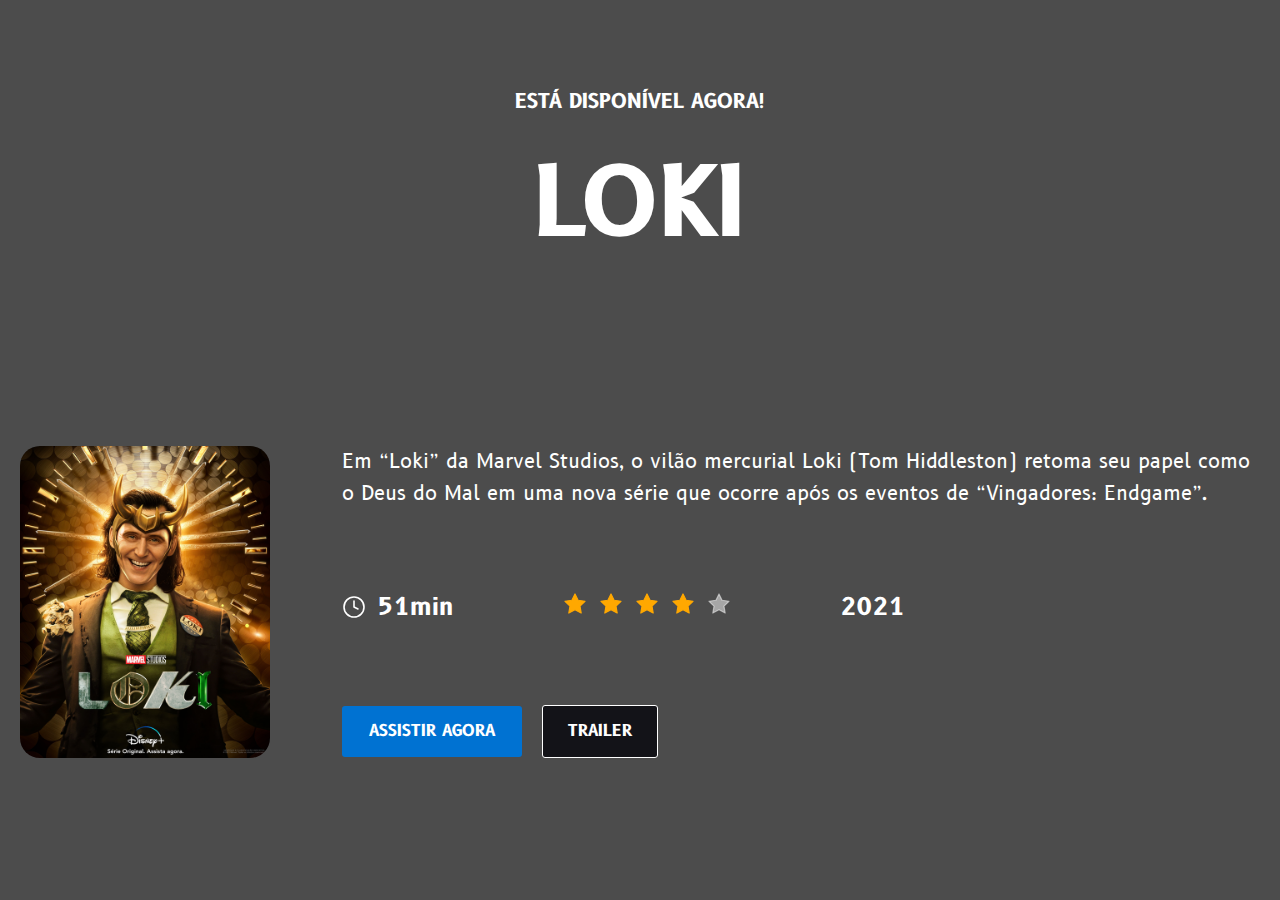
==== 06-Loki/index.html @ 14bf83a3 "first commit" ====
<!DOCTYPE html>
<html lang="pt-bt">

    <head>
        <meta charset="UTF-8">
        <meta http-equiv="X-UA-Compatible" content="IE=edge">
        <meta name="viewport" content="width=device-width, initial-scale=1.0">
        <link rel="preconnect" href="https://fonts.googleapis.com">
        <link rel="preconnect" href="https://fonts.gstatic.com" crossorigin>
        <link href="https://fonts.googleapis.com/css2?family=B612:wght@400;700&display=swap" rel="stylesheet">
        <link rel="preload" href="assets/css/style.min.css" as="style">
        <link rel="stylesheet" href="assets/css/style.min.css">
        <title>Loki</title>
    </head>

    <body>
        <header>
            <span>está disponível agora!</span>
            <h1>Loki</h1>
        </header>
        <article class="container">
            <img src="assets/img/capa.png" alt="Pôster do filme Loki" class="container-imagem">
            <div class="informacao">
                <p>Em “Loki” da Marvel Studios, o vilão mercurial Loki (Tom Hiddleston) retoma seu papel como o Deus do
                    Mal em uma nova série que ocorre após os eventos de “Vingadores: Endgame”. </p>
                <div class="informacao-dados">
                    <div class="dados-tempo">
                        <img src="assets/img/clock.svg" alt="">
                        <span>51min</span>
                    </div>
                    <ul>
                        <li><img src="assets/img/star.svg" alt=""></li>
                        <li><img src="assets/img/star.svg" alt=""></li>
                        <li><img src="assets/img/star.svg" alt=""></li>
                        <li><img src="assets/img/star.svg" alt=""></li>
                        <li><img src="assets/img/star-empty.svg" alt=""></li>
                    </ul>
                    <div class="dados-ano">
                        <span>2021</span>
                    </div>
                </div>
                <div class="botoes">
                    <a href="" class="botao-agora">assistir agora</a>
                    <a href="" class="botao-trailer">trailer</a>
                </div>
            </div>
        </article>
    </body>

</html>
---- 06-Loki/assets/css/style.min.css ----
*{margin:0;padding:0;box-sizing:border-box}h1,h2,h3,h4,h5,h6,p{margin:0}li,ol,ul{list-style:none;margin:0;padding:0}a{text-decoration:none}:root{--white:#fff;--dark:#131318;--blue:#0072D2}body{min-height:100vh;font-family:B612,sans-serif;background:linear-gradient(rgba(0,0,0,.7),rgba(0,0,0,.7)),url("../img/fundo.jpg");background-size:cover;background-position:center;background-repeat:no-repeat;color:var(--white)}header{text-align:center;padding-top:90px}header span{display:block;font-size:1.25rem;line-height:1.215;font-weight:700;margin-bottom:35px;text-transform:uppercase}header h1{font-size:6rem;line-height:1.215;font-weight:700;text-transform:uppercase}@media (max-width:996px){header{padding-top:30px}header span{margin-bottom:15px}}.container{max-width:1440px;margin:0 auto;padding:0 20px;margin-top:180px;display:grid;grid-template-columns:auto 1fr;gap:72px}.container-imagem{grid-column:1;border-radius:20px;max-width:250px;height:auto;display:block}.informacao{display:flex;flex-direction:column;justify-content:space-between}.informacao p{max-width:72ch;font-size:1.25rem;line-height:1.6}.informacao-dados{display:flex;align-items:center;flex-wrap:wrap;gap:110px;margin:40px 0}.dados-tempo{display:flex;align-items:center;gap:12px}.informacao-dados ul{display:flex;gap:12px;align-items:center}.informacao-dados img{width:24px;height:24px}.informacao-dados span{font-size:1.5rem;line-height:1.215;font-weight:700}.botoes{display:flex;align-items:center;gap:20px}.botoes a{display:inline-block;border-radius:3px;color:var(--white);text-transform:uppercase;font-size:1rem;line-height:1.362;font-weight:700}.botao-agora{background:var(--blue);padding:15px 27px}.botao-trailer{background:var(--dark);padding:15px 25px;border:1px solid var(--white)}@media (max-width:996px){.container{grid-template-columns:1fr;justify-items:center;gap:72px;margin-top:40px;margin-bottom:40px}.botoes{flex-direction:column;gap:25px}.botoes a{width:100%;text-align:center}.informacao-dados{gap:80px;justify-content:center}}@media (max-width:548px){.informacao-dados{gap:40px}}
---- 06-Loki/assets/css/style.min.css ----
*{margin:0;padding:0;box-sizing:border-box}h1,h2,h3,h4,h5,h6,p{margin:0}li,ol,ul{list-style:none;margin:0;padding:0}a{text-decoration:none}:root{--white:#fff;--dark:#131318;--blue:#0072D2}body{min-height:100vh;font-family:B612,sans-serif;background:linear-gradient(rgba(0,0,0,.7),rgba(0,0,0,.7)),url("../img/fundo.jpg");background-size:cover;background-position:center;background-repeat:no-repeat;color:var(--white)}header{text-align:center;padding-top:90px}header span{display:block;font-size:1.25rem;line-height:1.215;font-weight:700;margin-bottom:35px;text-transform:uppercase}header h1{font-size:6rem;line-height:1.215;font-weight:700;text-transform:uppercase}@media (max-width:996px){header{padding-top:30px}header span{margin-bottom:15px}}.container{max-width:1440px;margin:0 auto;padding:0 20px;margin-top:180px;display:grid;grid-template-columns:auto 1fr;gap:72px}.container-imagem{grid-column:1;border-radius:20px;max-width:250px;height:auto;display:block}.informacao{display:flex;flex-direction:column;justify-content:space-between}.informacao p{max-width:72ch;font-size:1.25rem;line-height:1.6}.informacao-dados{display:flex;align-items:center;flex-wrap:wrap;gap:110px;margin:40px 0}.dados-tempo{display:flex;align-items:center;gap:12px}.informacao-dados ul{display:flex;gap:12px;align-items:center}.informacao-dados img{width:24px;height:24px}.informacao-dados span{font-size:1.5rem;line-height:1.215;font-weight:700}.botoes{display:flex;align-items:center;gap:20px}.botoes a{display:inline-block;border-radius:3px;color:var(--white);text-transform:uppercase;font-size:1rem;line-height:1.362;font-weight:700}.botao-agora{background:var(--blue);padding:15px 27px}.botao-trailer{background:var(--dark);padding:15px 25px;border:1px solid var(--white)}@media (max-width:996px){.container{grid-template-columns:1fr;justify-items:center;gap:72px;margin-top:40px;margin-bottom:40px}.botoes{flex-direction:column;gap:25px}.botoes a{width:100%;text-align:center}.informacao-dados{gap:80px;justify-content:center}}@media (max-width:548px){.informacao-dados{gap:40px}}
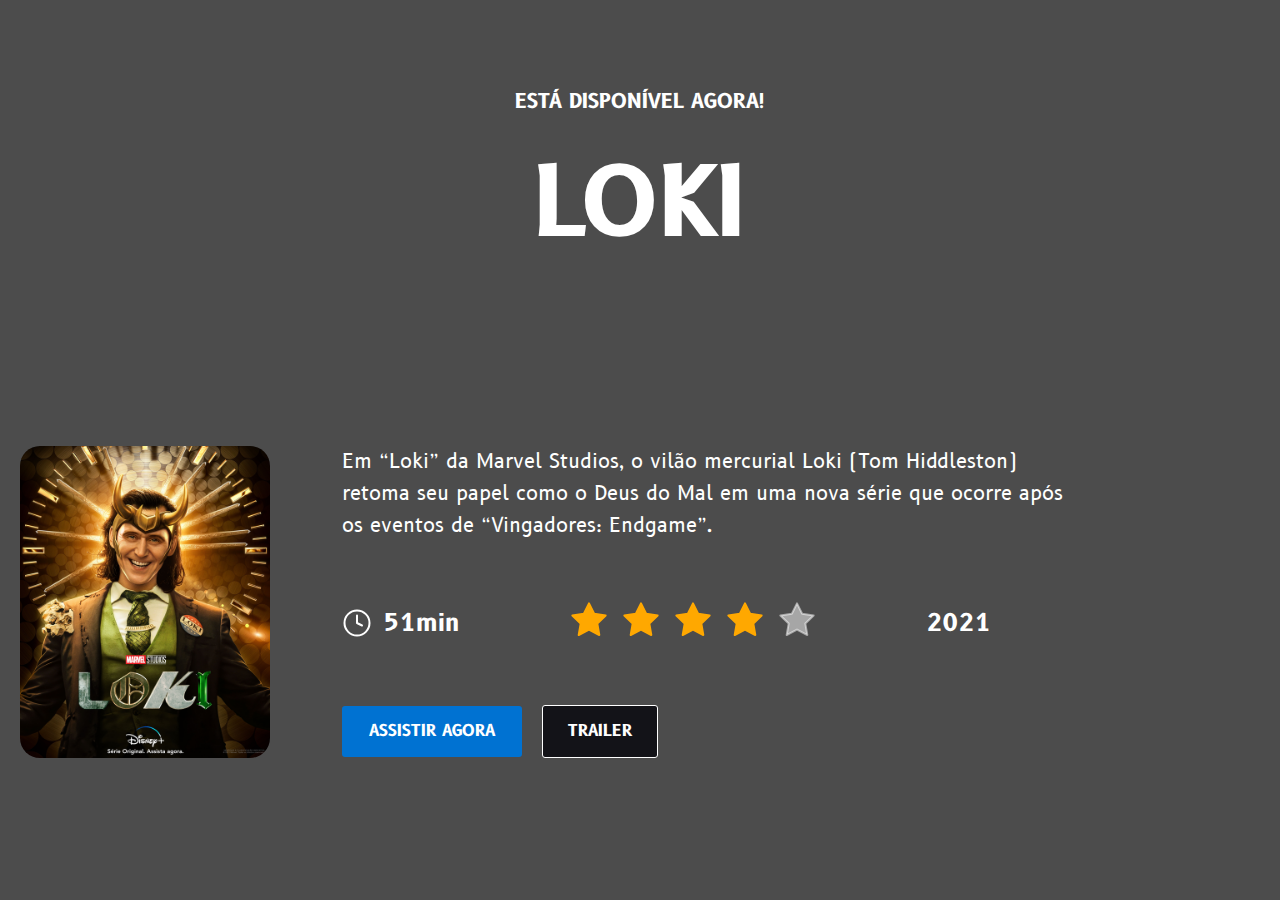
==== commit ae5bc271: "update 06-Loki project and using cleancss" ====
--- a/06-Loki/index.html
+++ b/06-Loki/index.html
@@ -28,7 +28,7 @@
                         <img src="assets/img/clock.svg" alt="">
                         <span>51min</span>
                     </div>
-                    <ul>
+                    <ul class="dados-stars">
                         <li><img src="assets/img/star.svg" alt=""></li>
                         <li><img src="assets/img/star.svg" alt=""></li>
                         <li><img src="assets/img/star.svg" alt=""></li>
--- a/06-Loki/assets/css/style.min.css
+++ b/06-Loki/assets/css/style.min.css
@@ -1 +1 @@
-*{margin:0;padding:0;box-sizing:border-box}h1,h2,h3,h4,h5,h6,p{margin:0}li,ol,ul{list-style:none;margin:0;padding:0}a{text-decoration:none}:root{--white:#fff;--dark:#131318;--blue:#0072D2}body{min-height:100vh;font-family:B612,sans-serif;background:linear-gradient(rgba(0,0,0,.7),rgba(0,0,0,.7)),url("../img/fundo.jpg");background-size:cover;background-position:center;background-repeat:no-repeat;color:var(--white)}header{text-align:center;padding-top:90px}header span{display:block;font-size:1.25rem;line-height:1.215;font-weight:700;margin-bottom:35px;text-transform:uppercase}header h1{font-size:6rem;line-height:1.215;font-weight:700;text-transform:uppercase}@media (max-width:996px){header{padding-top:30px}header span{margin-bottom:15px}}.container{max-width:1440px;margin:0 auto;padding:0 20px;margin-top:180px;display:grid;grid-template-columns:auto 1fr;gap:72px}.container-imagem{grid-column:1;border-radius:20px;max-width:250px;height:auto;display:block}.informacao{display:flex;flex-direction:column;justify-content:space-between}.informacao p{max-width:72ch;font-size:1.25rem;line-height:1.6}.informacao-dados{display:flex;align-items:center;flex-wrap:wrap;gap:110px;margin:40px 0}.dados-tempo{display:flex;align-items:center;gap:12px}.informacao-dados ul{display:flex;gap:12px;align-items:center}.informacao-dados img{width:24px;height:24px}.informacao-dados span{font-size:1.5rem;line-height:1.215;font-weight:700}.botoes{display:flex;align-items:center;gap:20px}.botoes a{display:inline-block;border-radius:3px;color:var(--white);text-transform:uppercase;font-size:1rem;line-height:1.362;font-weight:700}.botao-agora{background:var(--blue);padding:15px 27px}.botao-trailer{background:var(--dark);padding:15px 25px;border:1px solid var(--white)}@media (max-width:996px){.container{grid-template-columns:1fr;justify-items:center;gap:72px;margin-top:40px;margin-bottom:40px}.botoes{flex-direction:column;gap:25px}.botoes a{width:100%;text-align:center}.informacao-dados{gap:80px;justify-content:center}}@media (max-width:548px){.informacao-dados{gap:40px}}+*{margin:0;padding:0;box-sizing:border-box}h1,h2,h3,h4,h5,h6,p{margin:0}li,ol,ul{list-style:none;margin:0;padding:0}a{text-decoration:none}:root{--white:#fff;--dark:#131318;--blue:#0072D2}body{min-height:100vh;font-family:B612,sans-serif;background:linear-gradient(rgba(0,0,0,.7),rgba(0,0,0,.7)),url("../img/fundo.jpg");background-size:cover;background-position:center;background-repeat:no-repeat;color:var(--white)}header{text-align:center;padding-top:90px}header span{display:block;font-size:1.25rem;line-height:1.215;font-weight:700;margin-bottom:35px;text-transform:uppercase}header h1{font-size:6rem;line-height:1.215;font-weight:700;text-transform:uppercase}@media (max-width:996px){header{padding-top:30px}header span{margin-bottom:15px}}.container{max-width:1440px;margin:0 auto;padding:0 20px;margin-top:180px;display:grid;grid-template-columns:auto 1fr;gap:72px}.container-imagem{grid-column:1;border-radius:20px;max-width:250px;height:auto;display:block}.informacao{display:flex;flex-direction:column;justify-content:space-between}.informacao p{max-width:56ch;font-size:1.25rem;line-height:1.6}.informacao-dados{display:flex;align-items:center;flex-wrap:wrap;gap:110px;margin:40px 0}.dados-tempo{display:flex;align-items:center;gap:12px}.dados-tempo img{width:30px;height:30px}.informacao-dados ul{display:flex;gap:12px;align-items:center}.dados-stars img{width:40px;height:40px}.informacao-dados span{font-size:1.5rem;line-height:1.215;font-weight:700}.botoes{display:flex;align-items:center;gap:20px}.botoes a{display:inline-block;border-radius:3px;color:var(--white);text-transform:uppercase;font-size:1rem;line-height:1.362;font-weight:700}.botao-agora{background:var(--blue);padding:15px 27px}.botao-trailer{background:var(--dark);padding:15px 25px;border:1px solid var(--white)}@media (max-width:996px){.container{grid-template-columns:1fr;justify-items:center;gap:72px;margin-top:40px;margin-bottom:40px}.botoes{flex-direction:column;gap:25px}.botoes a{width:100%;text-align:center}.informacao-dados{gap:80px;justify-content:center}}@media (max-width:548px){.informacao-dados{gap:40px}}--- a/06-Loki/assets/css/style.min.css
+++ b/06-Loki/assets/css/style.min.css
@@ -1 +1 @@
-*{margin:0;padding:0;box-sizing:border-box}h1,h2,h3,h4,h5,h6,p{margin:0}li,ol,ul{list-style:none;margin:0;padding:0}a{text-decoration:none}:root{--white:#fff;--dark:#131318;--blue:#0072D2}body{min-height:100vh;font-family:B612,sans-serif;background:linear-gradient(rgba(0,0,0,.7),rgba(0,0,0,.7)),url("../img/fundo.jpg");background-size:cover;background-position:center;background-repeat:no-repeat;color:var(--white)}header{text-align:center;padding-top:90px}header span{display:block;font-size:1.25rem;line-height:1.215;font-weight:700;margin-bottom:35px;text-transform:uppercase}header h1{font-size:6rem;line-height:1.215;font-weight:700;text-transform:uppercase}@media (max-width:996px){header{padding-top:30px}header span{margin-bottom:15px}}.container{max-width:1440px;margin:0 auto;padding:0 20px;margin-top:180px;display:grid;grid-template-columns:auto 1fr;gap:72px}.container-imagem{grid-column:1;border-radius:20px;max-width:250px;height:auto;display:block}.informacao{display:flex;flex-direction:column;justify-content:space-between}.informacao p{max-width:72ch;font-size:1.25rem;line-height:1.6}.informacao-dados{display:flex;align-items:center;flex-wrap:wrap;gap:110px;margin:40px 0}.dados-tempo{display:flex;align-items:center;gap:12px}.informacao-dados ul{display:flex;gap:12px;align-items:center}.informacao-dados img{width:24px;height:24px}.informacao-dados span{font-size:1.5rem;line-height:1.215;font-weight:700}.botoes{display:flex;align-items:center;gap:20px}.botoes a{display:inline-block;border-radius:3px;color:var(--white);text-transform:uppercase;font-size:1rem;line-height:1.362;font-weight:700}.botao-agora{background:var(--blue);padding:15px 27px}.botao-trailer{background:var(--dark);padding:15px 25px;border:1px solid var(--white)}@media (max-width:996px){.container{grid-template-columns:1fr;justify-items:center;gap:72px;margin-top:40px;margin-bottom:40px}.botoes{flex-direction:column;gap:25px}.botoes a{width:100%;text-align:center}.informacao-dados{gap:80px;justify-content:center}}@media (max-width:548px){.informacao-dados{gap:40px}}+*{margin:0;padding:0;box-sizing:border-box}h1,h2,h3,h4,h5,h6,p{margin:0}li,ol,ul{list-style:none;margin:0;padding:0}a{text-decoration:none}:root{--white:#fff;--dark:#131318;--blue:#0072D2}body{min-height:100vh;font-family:B612,sans-serif;background:linear-gradient(rgba(0,0,0,.7),rgba(0,0,0,.7)),url("../img/fundo.jpg");background-size:cover;background-position:center;background-repeat:no-repeat;color:var(--white)}header{text-align:center;padding-top:90px}header span{display:block;font-size:1.25rem;line-height:1.215;font-weight:700;margin-bottom:35px;text-transform:uppercase}header h1{font-size:6rem;line-height:1.215;font-weight:700;text-transform:uppercase}@media (max-width:996px){header{padding-top:30px}header span{margin-bottom:15px}}.container{max-width:1440px;margin:0 auto;padding:0 20px;margin-top:180px;display:grid;grid-template-columns:auto 1fr;gap:72px}.container-imagem{grid-column:1;border-radius:20px;max-width:250px;height:auto;display:block}.informacao{display:flex;flex-direction:column;justify-content:space-between}.informacao p{max-width:56ch;font-size:1.25rem;line-height:1.6}.informacao-dados{display:flex;align-items:center;flex-wrap:wrap;gap:110px;margin:40px 0}.dados-tempo{display:flex;align-items:center;gap:12px}.dados-tempo img{width:30px;height:30px}.informacao-dados ul{display:flex;gap:12px;align-items:center}.dados-stars img{width:40px;height:40px}.informacao-dados span{font-size:1.5rem;line-height:1.215;font-weight:700}.botoes{display:flex;align-items:center;gap:20px}.botoes a{display:inline-block;border-radius:3px;color:var(--white);text-transform:uppercase;font-size:1rem;line-height:1.362;font-weight:700}.botao-agora{background:var(--blue);padding:15px 27px}.botao-trailer{background:var(--dark);padding:15px 25px;border:1px solid var(--white)}@media (max-width:996px){.container{grid-template-columns:1fr;justify-items:center;gap:72px;margin-top:40px;margin-bottom:40px}.botoes{flex-direction:column;gap:25px}.botoes a{width:100%;text-align:center}.informacao-dados{gap:80px;justify-content:center}}@media (max-width:548px){.informacao-dados{gap:40px}}